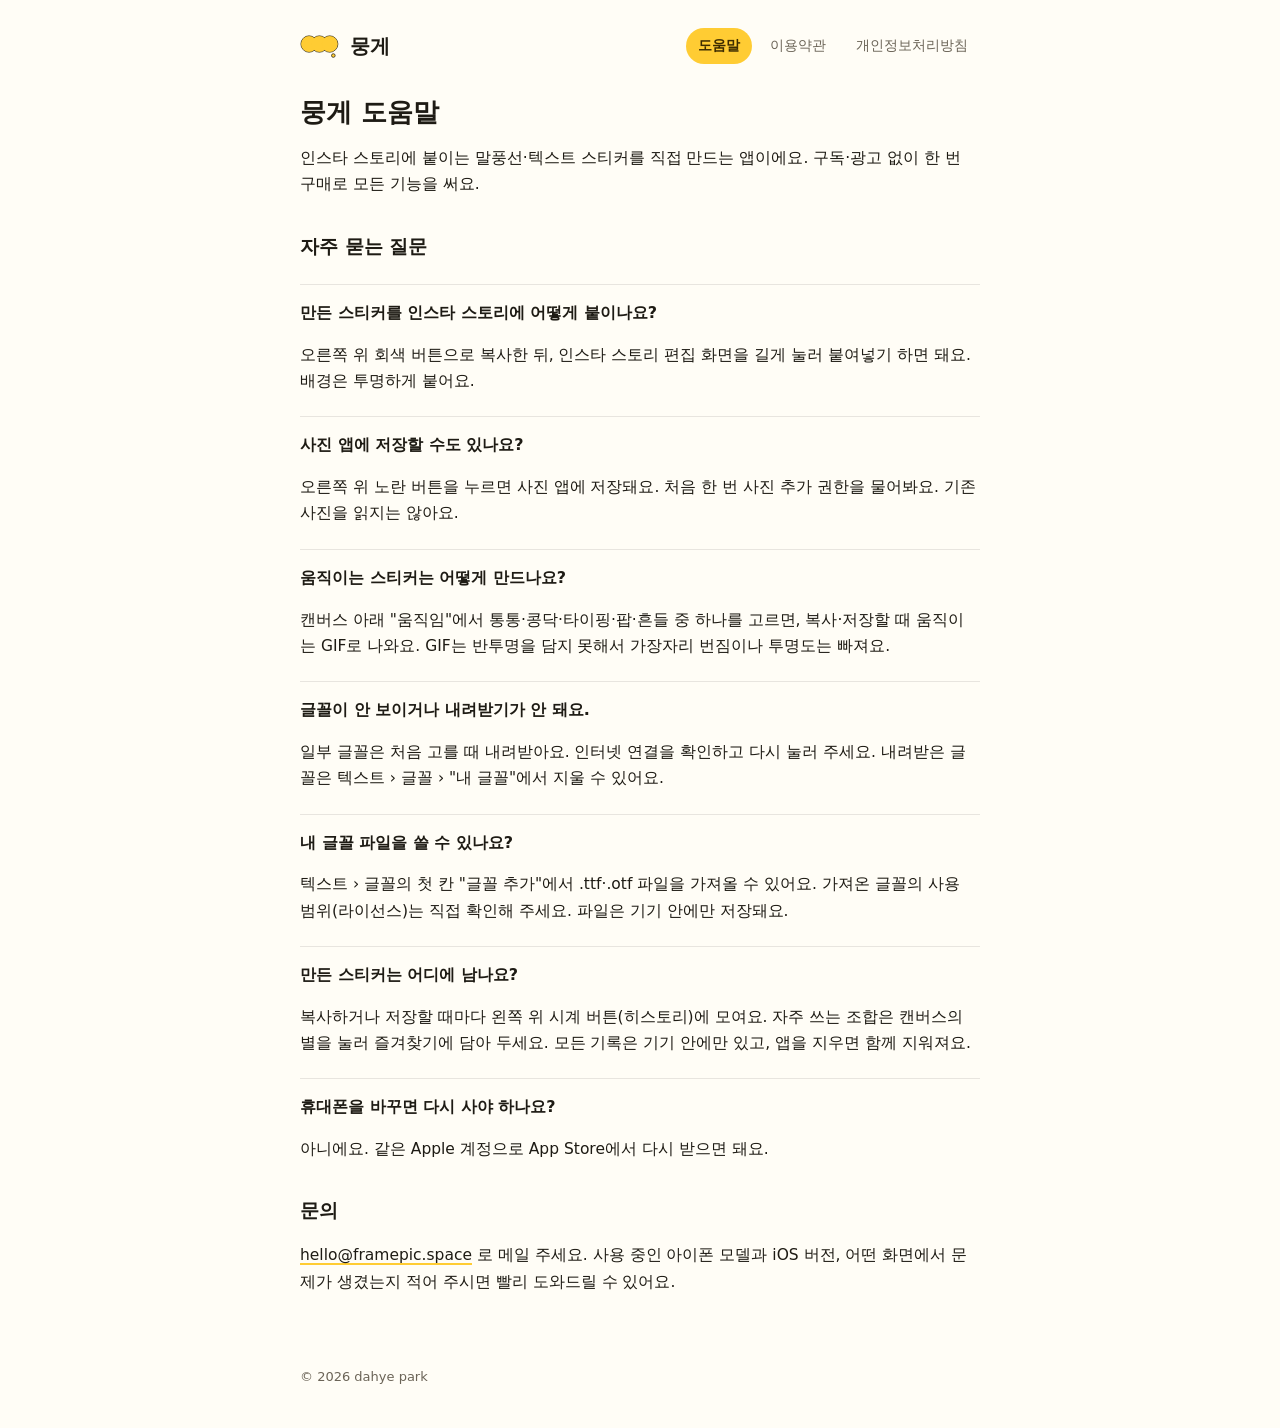
==== index.html @ 0c4d4bf8 "뭉게 도움말·이용약관·개인정보처리방침" ====
<!doctype html>
<html lang="ko"><head><meta charset="utf-8"><meta name="viewport" content="width=device-width,initial-scale=1">
<title>뭉게 도움말</title><link rel="stylesheet" href="style.css"></head>
<body><header><a class="brand" href="index.html"><svg viewBox="0 0 132 81" aria-hidden="true"><g fill="#FFCC33" stroke="#1E1B14" stroke-width="2.4"><circle cx="30" cy="34" r="27"/><circle cx="64" cy="34" r="27"/><circle cx="98" cy="34" r="27"/><circle cx="110" cy="72" r="6"/></g><g fill="#FFCC33"><circle cx="30" cy="34" r="25.8"/><circle cx="64" cy="34" r="25.8"/><circle cx="98" cy="34" r="25.8"/></g></svg>뭉게</a><nav><a href="index.html" aria-current="page">도움말</a><a href="terms.html">이용약관</a><a href="privacy.html">개인정보처리방침</a></nav></header>
<main><h1>뭉게 도움말</h1>
<p>인스타 스토리에 붙이는 말풍선·텍스트 스티커를 직접 만드는 앱이에요. 구독·광고 없이 한 번 구매로 모든 기능을 써요.</p>
<h2>자주 묻는 질문</h2>
<section class="qa">
<h3>만든 스티커를 인스타 스토리에 어떻게 붙이나요?</h3>
<p>오른쪽 위 회색 버튼으로 복사한 뒤, 인스타 스토리 편집 화면을 길게 눌러 붙여넣기 하면 돼요. 배경은 투명하게 붙어요.</p>
<h3>사진 앱에 저장할 수도 있나요?</h3>
<p>오른쪽 위 노란 버튼을 누르면 사진 앱에 저장돼요. 처음 한 번 사진 추가 권한을 물어봐요. 기존 사진을 읽지는 않아요.</p>
<h3>움직이는 스티커는 어떻게 만드나요?</h3>
<p>캔버스 아래 &quot;움직임&quot;에서 통통·콩닥·타이핑·팝·흔들 중 하나를 고르면, 복사·저장할 때 움직이는 GIF로 나와요. GIF는 반투명을 담지 못해서 가장자리 번짐이나 투명도는 빠져요.</p>
<h3>글꼴이 안 보이거나 내려받기가 안 돼요.</h3>
<p>일부 글꼴은 처음 고를 때 내려받아요. 인터넷 연결을 확인하고 다시 눌러 주세요. 내려받은 글꼴은 텍스트 › 글꼴 › &quot;내 글꼴&quot;에서 지울 수 있어요.</p>
<h3>내 글꼴 파일을 쓸 수 있나요?</h3>
<p>텍스트 › 글꼴의 첫 칸 &quot;글꼴 추가&quot;에서 .ttf·.otf 파일을 가져올 수 있어요. 가져온 글꼴의 사용 범위(라이선스)는 직접 확인해 주세요. 파일은 기기 안에만 저장돼요.</p>
<h3>만든 스티커는 어디에 남나요?</h3>
<p>복사하거나 저장할 때마다 왼쪽 위 시계 버튼(히스토리)에 모여요. 자주 쓰는 조합은 캔버스의 별을 눌러 즐겨찾기에 담아 두세요. 모든 기록은 기기 안에만 있고, 앱을 지우면 함께 지워져요.</p>
<h3>휴대폰을 바꾸면 다시 사야 하나요?</h3>
<p>아니에요. 같은 Apple 계정으로 App Store에서 다시 받으면 돼요.</p>
</section>
<h2>문의</h2>
<p><a href="mailto:hello@framepic.space">hello@framepic.space</a> 로 메일 주세요. 사용 중인 아이폰 모델과 iOS 버전, 어떤 화면에서 문제가 생겼는지 적어 주시면 빨리 도와드릴 수 있어요.</p></main><footer>© 2026 dahye park</footer></body></html>
---- style.css ----
:root{--bg:#FFFDF6;--card:#FFFFFF;--ink:#1E1B14;--muted:#6B6457;--line:rgba(30,27,20,.10);--accent:#FFCC33;--accent-ink:#3D2C00;
--font:-apple-system,BlinkMacSystemFont,"Apple SD Gothic Neo","Pretendard","Noto Sans KR",system-ui,sans-serif}
@media (prefers-color-scheme:dark){:root{--bg:#141310;--card:#1D1B17;--ink:#F3EFE6;--muted:#A9A190;--line:rgba(255,255,255,.12)}}
*{box-sizing:border-box}body{margin:0;background:var(--bg);color:var(--ink);font-family:var(--font);line-height:1.7;-webkit-text-size-adjust:100%}
header{max-width:720px;margin:0 auto;padding:28px 20px 8px;display:flex;align-items:center;gap:12px;flex-wrap:wrap}
.brand{display:flex;align-items:center;gap:10px;font-weight:800;font-size:20px;color:var(--ink);text-decoration:none}
.brand svg{width:40px;height:26px}
nav{margin-left:auto;display:flex;gap:6px;flex-wrap:wrap}
nav a{padding:6px 12px;border-radius:999px;color:var(--muted);text-decoration:none;font-size:14px}
nav a[aria-current]{background:var(--accent);color:var(--accent-ink);font-weight:700}
main{max-width:720px;margin:0 auto;padding:8px 20px 56px}
h1{font-size:26px;line-height:1.3;margin:16px 0 8px}h2{font-size:19px;margin:32px 0 8px}h3{font-size:16px;margin:22px 0 4px}
p,li{font-size:15.5px}ul{padding-left:20px}.date{color:var(--muted);font-size:14px}
section.qa h3{padding-top:14px;border-top:1px solid var(--line)}
a{color:inherit;text-decoration-color:var(--accent);text-decoration-thickness:2px;text-underline-offset:3px}
footer{max-width:720px;margin:0 auto;padding:0 20px 40px;color:var(--muted);font-size:13px}
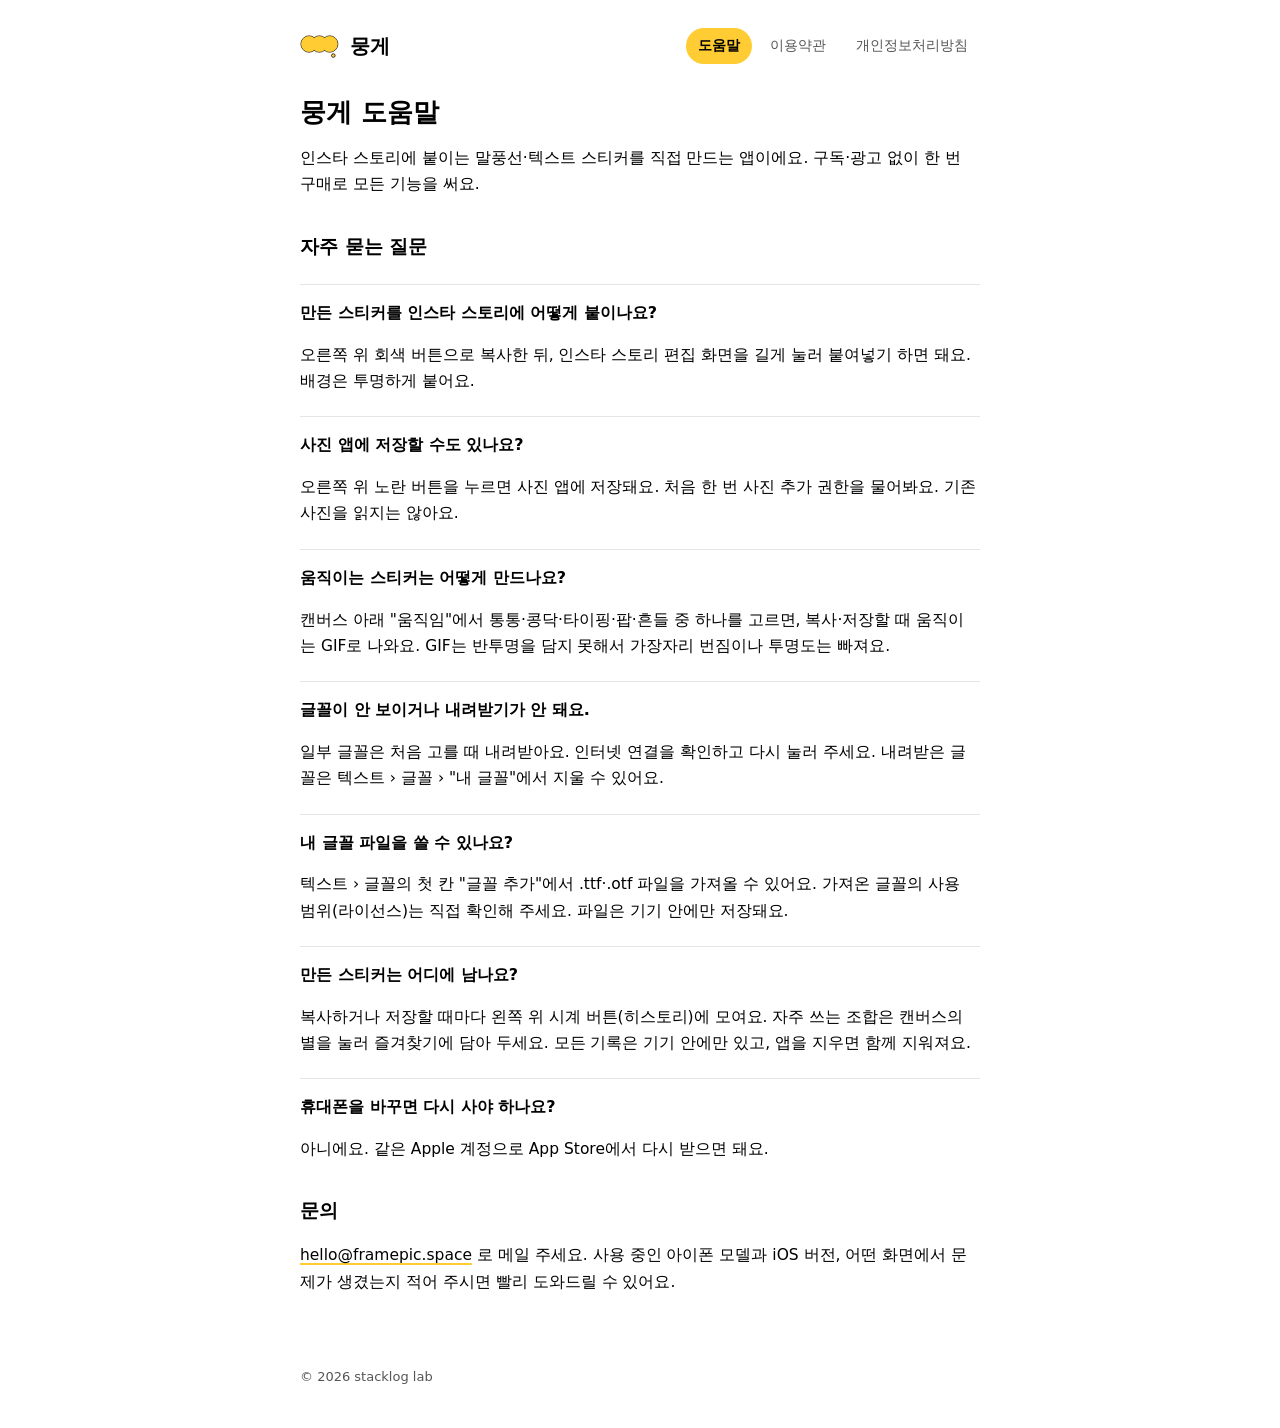
==== commit 9230fcef: "흰 바탕·검정 글씨, © stacklog lab" ====
--- a/index.html
+++ b/index.html
@@ -1,7 +1,7 @@
 <!doctype html>
 <html lang="ko"><head><meta charset="utf-8"><meta name="viewport" content="width=device-width,initial-scale=1">
 <title>뭉게 도움말</title><link rel="stylesheet" href="style.css"></head>
-<body><header><a class="brand" href="index.html"><svg viewBox="0 0 132 81" aria-hidden="true"><g fill="#FFCC33" stroke="#1E1B14" stroke-width="2.4"><circle cx="30" cy="34" r="27"/><circle cx="64" cy="34" r="27"/><circle cx="98" cy="34" r="27"/><circle cx="110" cy="72" r="6"/></g><g fill="#FFCC33"><circle cx="30" cy="34" r="25.8"/><circle cx="64" cy="34" r="25.8"/><circle cx="98" cy="34" r="25.8"/></g></svg>뭉게</a><nav><a href="index.html" aria-current="page">도움말</a><a href="terms.html">이용약관</a><a href="privacy.html">개인정보처리방침</a></nav></header>
+<body><header><a class="brand" href="index.html"><svg viewBox="0 0 132 81" aria-hidden="true"><g fill="#FFCC33" stroke="#000000" stroke-width="2.4"><circle cx="30" cy="34" r="27"/><circle cx="64" cy="34" r="27"/><circle cx="98" cy="34" r="27"/><circle cx="110" cy="72" r="6"/></g><g fill="#FFCC33"><circle cx="30" cy="34" r="25.8"/><circle cx="64" cy="34" r="25.8"/><circle cx="98" cy="34" r="25.8"/></g></svg>뭉게</a><nav><a href="index.html" aria-current="page">도움말</a><a href="terms.html">이용약관</a><a href="privacy.html">개인정보처리방침</a></nav></header>
 <main><h1>뭉게 도움말</h1>
 <p>인스타 스토리에 붙이는 말풍선·텍스트 스티커를 직접 만드는 앱이에요. 구독·광고 없이 한 번 구매로 모든 기능을 써요.</p>
 <h2>자주 묻는 질문</h2>
@@ -22,4 +22,4 @@
 <p>아니에요. 같은 Apple 계정으로 App Store에서 다시 받으면 돼요.</p>
 </section>
 <h2>문의</h2>
-<p><a href="mailto:hello@framepic.space">hello@framepic.space</a> 로 메일 주세요. 사용 중인 아이폰 모델과 iOS 버전, 어떤 화면에서 문제가 생겼는지 적어 주시면 빨리 도와드릴 수 있어요.</p></main><footer>© 2026 dahye park</footer></body></html>
+<p><a href="mailto:hello@framepic.space">hello@framepic.space</a> 로 메일 주세요. 사용 중인 아이폰 모델과 iOS 버전, 어떤 화면에서 문제가 생겼는지 적어 주시면 빨리 도와드릴 수 있어요.</p></main><footer>© 2026 stacklog lab</footer></body></html>
--- a/style.css
+++ b/style.css
@@ -1,6 +1,5 @@
-:root{--bg:#FFFDF6;--card:#FFFFFF;--ink:#1E1B14;--muted:#6B6457;--line:rgba(30,27,20,.10);--accent:#FFCC33;--accent-ink:#3D2C00;
+:root{--bg:#FFFFFF;--card:#FFFFFF;--ink:#000000;--muted:#555555;--line:rgba(0,0,0,.10);--accent:#FFCC33;--accent-ink:#000000;color-scheme:light;
 --font:-apple-system,BlinkMacSystemFont,"Apple SD Gothic Neo","Pretendard","Noto Sans KR",system-ui,sans-serif}
-@media (prefers-color-scheme:dark){:root{--bg:#141310;--card:#1D1B17;--ink:#F3EFE6;--muted:#A9A190;--line:rgba(255,255,255,.12)}}
 *{box-sizing:border-box}body{margin:0;background:var(--bg);color:var(--ink);font-family:var(--font);line-height:1.7;-webkit-text-size-adjust:100%}
 header{max-width:720px;margin:0 auto;padding:28px 20px 8px;display:flex;align-items:center;gap:12px;flex-wrap:wrap}
 .brand{display:flex;align-items:center;gap:10px;font-weight:800;font-size:20px;color:var(--ink);text-decoration:none}
